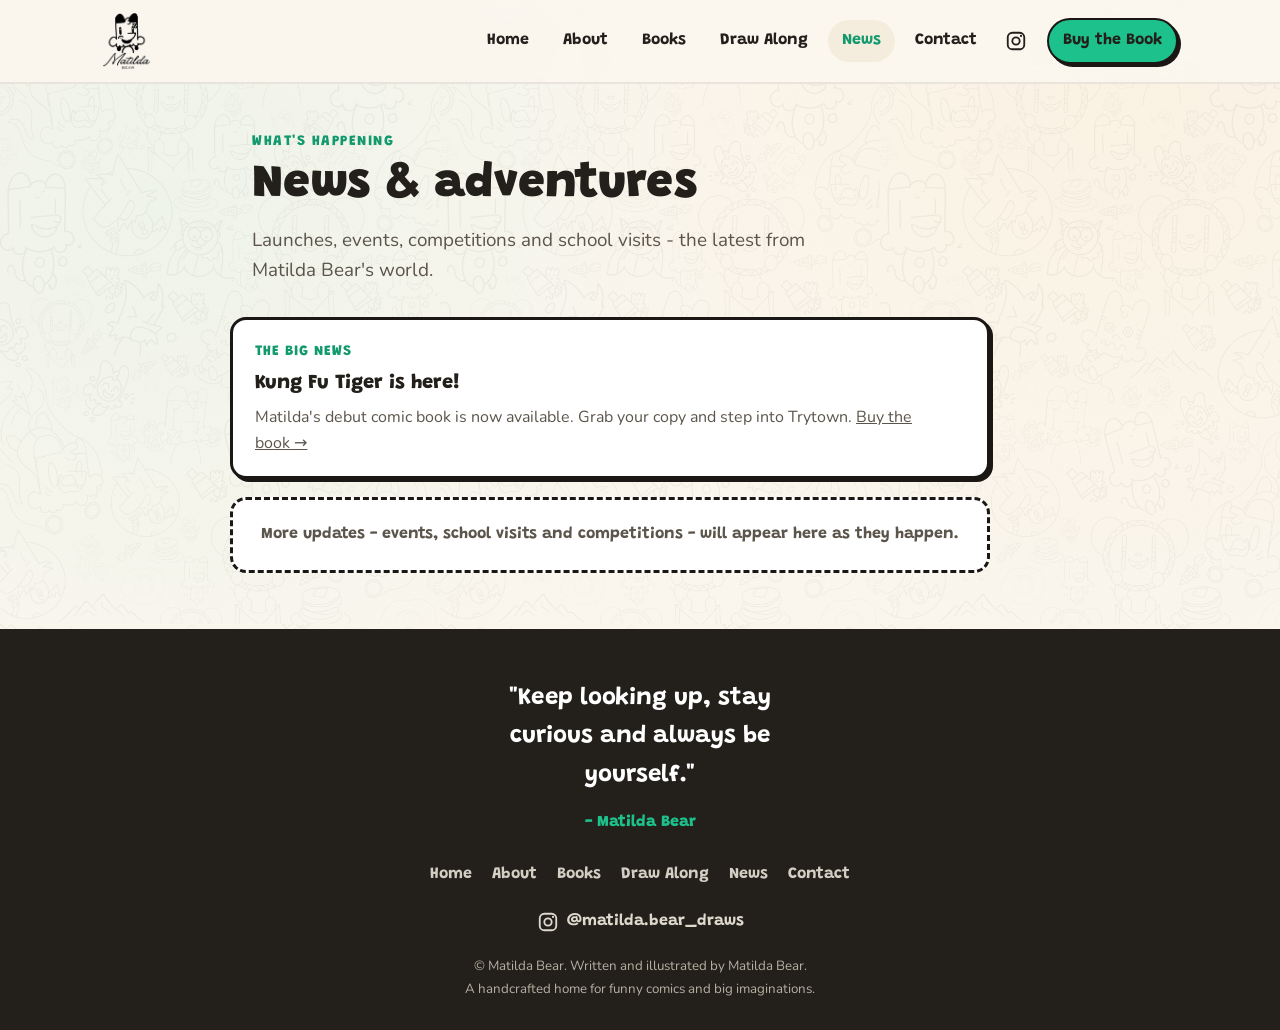
==== news.html @ 0dd271bc "Add files via upload" ====
<!DOCTYPE html>
<html><head><meta charset="utf-8">
<meta name="viewport" content="width=device-width, initial-scale=1">
<title>Matilda Bear - News</title>

<link rel="icon" type="image/png" href="assets/d4cfb50c89.png">
<link rel="stylesheet" href="styles.css">
<style>
html{scroll-behavior:smooth}
a{color:inherit}
.brand{display:flex; align-items:center; gap:10px; text-decoration:none; flex:0 0 auto}
nav.links a:hover, nav.links a:focus-visible{background:var(--paper-2)}
nav.links a.buy:hover{background:#28d79c; transform:translateY(-1px)}
.btn:hover, .btn:focus-visible{transform:translate(-2px,-2px); box-shadow:8px 8px 0 var(--outline)}
.hero{padding:54px 0 30px}
.cover-stage{position:relative; display:flex; justify-content:center}
.cover-stage:hover .cover-frame{transform:rotate(-1deg) translateY(-4px)}
section{padding:56px 0}
.book-cover-frame{border:5px solid var(--outline); border-radius:18px; overflow:hidden; box-shadow:var(--shadow); transform:rotate(1.5deg); max-width:320px; background:#cfe9df}
.char{background:#fff; border:2.5px solid var(--outline); border-radius:16px; padding:12px 16px; box-shadow:3px 3px 0 var(--outline); font-size:1rem; max-width:240px; text-align:left}
.draw{background:var(--green); border-top:4px solid var(--outline); border-bottom:4px solid var(--outline)}
@media (max-width:860px){
    .hero-grid{grid-template-columns:1fr; text-align:center}
    .hero p.lede{margin-left:auto; margin-right:auto}
    .cta-row{justify-content:center}
    .cover-stage{order:-1; margin-bottom:20px}
    .book-grid{grid-template-columns:1fr; text-align:center}
    .book-cover-frame{margin:0 auto}
    .book-grid p{margin-left:auto; margin-right:auto}
    .book-meta{justify-content:center}
    nav.links{display:none; position:absolute; top:76px; right:14px; left:14px; flex-direction:column; background:#fff; border:3px solid var(--outline); border-radius:16px; padding:12px; box-shadow:var(--shadow)}
    nav.links.open{display:flex}
    nav.links a{width:100%}
    .menu-toggle{display:inline-flex; margin-left:auto; font-family:var(--display); font-weight:800; background:#fff; border:3px solid var(--outline); border-radius:12px; padding:8px 14px; cursor:pointer; box-shadow:3px 3px 0 var(--outline)}
  }
@media (prefers-reduced-motion:reduce){
    *{animation:none !important; scroll-behavior:auto !important}
    .btn, .cover-frame{transition:none}
  }
@media (prefers-reduced-motion:reduce){.rise{opacity:1; transform:none; animation:none}}
.page-hero{padding:46px 0 8px}
.hub-card{display:block; text-decoration:none; color:var(--ink); background:#fff; border:3px solid var(--outline); border-radius:18px; box-shadow:var(--shadow); padding:22px; transition:transform .12s, box-shadow .12s}
.hub-card:hover{transform:translate(-2px,-2px); box-shadow:8px 8px 0 var(--outline)}
.hub-card h3{font-family:var(--display); font-weight:900; font-size:1.4rem; margin:.2em 0 .3em}
.hub-emoji{font-size:1.8rem}
.coming{background:no-repeat center/120% url("assets/b9aa68ac55.jpg"); position:relative; display:flex; align-items:center; justify-content:center; text-align:center; min-height:280px; border-style:dashed}
.empty-note{background:#fff; border:3px dashed var(--outline); border-radius:16px; padding:22px; text-align:center; color:var(--ink-soft); max-width:760px; font-family:var(--display); font-weight:700}
.contact-grid{display:grid; grid-template-columns:1fr 1fr; gap:22px; max-width:840px}
@media (max-width:860px){
    .hub-row,.shelf,.guide-row{grid-template-columns:1fr}
    .print-row,.contact-grid{grid-template-columns:1fr; text-align:center}
    .print-thumb{margin:0 auto}
  }
</style>
</head><body><a class="skip" href="#main">Skip to content</a>

<header class="site">
  <div class="nav">
    <a class="brand" href="index.html"><img class="brand-logo" src="assets/d4cfb50c89.png" alt="Matilda Bear"><span>Matilda Bear home</span></a>
    <button class="menu-toggle" aria-expanded="false" aria-controls="primary-nav">Menu</button>
    <nav class="links" id="primary-nav" aria-label="Primary">
      <a href="index.html">Home</a>
      <a href="about.html">About</a>
      <a href="books.html">Books</a>
      <a href="draw-along.html">Draw Along</a>
      <a href="news.html" class="active">News</a>
      <a href="contact.html">Contact</a>
      <a class="ig" href="https://www.instagram.com/matilda.bear_draws/" target="_blank" rel="noopener" aria-label="Matilda Bear on Instagram"><svg viewBox="0 0 24 24" width="22" height="22" aria-hidden="true" fill="none" stroke="currentColor" stroke-width="2"><rect x="3" y="3" width="18" height="18" rx="5"></rect><circle cx="12" cy="12" r="4"></circle><circle cx="17.5" cy="6.5" r="1.2" fill="currentColor" stroke="none"></circle></svg></a>
      <a class="buy" href="https://mixam.co.uk/print-on-demand/6a44facefa18b9954f22f801" target="_blank" rel="noopener">Buy the Book</a>
    </nav>
  </div>
</header>
<main id="main">
  <section class="page-hero">
    <div class="wrap">
      <div class="sec-eyebrow">What's happening</div>
      <h1>News &amp; adventures</h1>
      <p class="lede">Launches, events, competitions and school visits - the latest from Matilda Bear's world.</p>
    </div>
  </section>

  <section style="padding-top:24px">
    <div class="wrap">
      <div style="max-width:820px; margin:0 auto">
        <div class="news-list">
        <div class="news-card">
          <div class="date">The big news</div>
          <h3>Kung Fu Tiger is here!</h3>
          <p>Matilda's debut comic book is now available. Grab your copy and step into Trytown. <a href="https://mixam.co.uk/print-on-demand/6a44facefa18b9954f22f801" target="_blank" rel="noopener">Buy the book&nbsp;→</a></p>
        </div>
        <div class="empty-note">More updates - events, school visits and competitions - will appear here as they happen.</div>
      </div>
      </div>
    </div>
  </section>
</main>
<footer>
  <div class="wrap">
    <p class="quote">"Keep looking up, stay curious and always be yourself."</p>
    <p class="sig">- Matilda Bear</p>
    <nav aria-label="Footer">
      <a href="index.html">Home</a><a href="about.html">About</a><a href="books.html">Books</a>
      <a href="draw-along.html">Draw Along</a><a href="news.html">News</a>
      <a href="contact.html">Contact</a>
    </nav>
    <div class="foot-social">
      <a href="https://www.instagram.com/matilda.bear_draws/" target="_blank" rel="noopener" aria-label="Matilda Bear on Instagram"><svg viewBox="0 0 24 24" width="22" height="22" aria-hidden="true" fill="none" stroke="currentColor" stroke-width="2"><rect x="3" y="3" width="18" height="18" rx="5"></rect><circle cx="12" cy="12" r="4"></circle><circle cx="17.5" cy="6.5" r="1.2" fill="currentColor" stroke="none"></circle></svg><span>@matilda.bear_draws</span></a>
    </div>
    <small>© Matilda Bear. Written and illustrated by Matilda Bear.<br>A handcrafted home for funny comics and big imaginations.</small>
  </div>
</footer>
<script src="app.js"></script></body></html>
---- styles.css ----
/* Matilda Bear — self-hosted fonts */
/* vietnamese */
@font-face {
  font-family: 'Grandstander';
  font-style: normal;
  font-weight: 500;
  font-display: swap;
  src: url("assets/82f0a0ecdf.woff2") format('woff2');
  unicode-range: U+0102-0103, U+0110-0111, U+0128-0129, U+0168-0169, U+01A0-01A1, U+01AF-01B0, U+0300-0301, U+0303-0304, U+0308-0309, U+0323, U+0329, U+1EA0-1EF9, U+20AB;
}
/* latin-ext */
@font-face {
  font-family: 'Grandstander';
  font-style: normal;
  font-weight: 500;
  font-display: swap;
  src: url("assets/56419035af.woff2") format('woff2');
  unicode-range: U+0100-02BA, U+02BD-02C5, U+02C7-02CC, U+02CE-02D7, U+02DD-02FF, U+0304, U+0308, U+0329, U+1D00-1DBF, U+1E00-1E9F, U+1EF2-1EFF, U+2020, U+20A0-20AB, U+20AD-20C0, U+2113, U+2C60-2C7F, U+A720-A7FF;
}
/* latin */
@font-face {
  font-family: 'Grandstander';
  font-style: normal;
  font-weight: 500;
  font-display: swap;
  src: url("assets/baa3ee3046.woff2") format('woff2');
  unicode-range: U+0000-00FF, U+0131, U+0152-0153, U+02BB-02BC, U+02C6, U+02DA, U+02DC, U+0304, U+0308, U+0329, U+2000-206F, U+20AC, U+2122, U+2191, U+2193, U+2212, U+2215, U+FEFF, U+FFFD;
}
/* vietnamese */
@font-face {
  font-family: 'Grandstander';
  font-style: normal;
  font-weight: 700;
  font-display: swap;
  src: url("assets/82f0a0ecdf.woff2") format('woff2');
  unicode-range: U+0102-0103, U+0110-0111, U+0128-0129, U+0168-0169, U+01A0-01A1, U+01AF-01B0, U+0300-0301, U+0303-0304, U+0308-0309, U+0323, U+0329, U+1EA0-1EF9, U+20AB;
}
/* latin-ext */
@font-face {
  font-family: 'Grandstander';
  font-style: normal;
  font-weight: 700;
  font-display: swap;
  src: url("assets/56419035af.woff2") format('woff2');
  unicode-range: U+0100-02BA, U+02BD-02C5, U+02C7-02CC, U+02CE-02D7, U+02DD-02FF, U+0304, U+0308, U+0329, U+1D00-1DBF, U+1E00-1E9F, U+1EF2-1EFF, U+2020, U+20A0-20AB, U+20AD-20C0, U+2113, U+2C60-2C7F, U+A720-A7FF;
}
/* latin */
@font-face {
  font-family: 'Grandstander';
  font-style: normal;
  font-weight: 700;
  font-display: swap;
  src: url("assets/baa3ee3046.woff2") format('woff2');
  unicode-range: U+0000-00FF, U+0131, U+0152-0153, U+02BB-02BC, U+02C6, U+02DA, U+02DC, U+0304, U+0308, U+0329, U+2000-206F, U+20AC, U+2122, U+2191, U+2193, U+2212, U+2215, U+FEFF, U+FFFD;
}
/* vietnamese */
@font-face {
  font-family: 'Grandstander';
  font-style: normal;
  font-weight: 800;
  font-display: swap;
  src: url("assets/82f0a0ecdf.woff2") format('woff2');
  unicode-range: U+0102-0103, U+0110-0111, U+0128-0129, U+0168-0169, U+01A0-01A1, U+01AF-01B0, U+0300-0301, U+0303-0304, U+0308-0309, U+0323, U+0329, U+1EA0-1EF9, U+20AB;
}
/* latin-ext */
@font-face {
  font-family: 'Grandstander';
  font-style: normal;
  font-weight: 800;
  font-display: swap;
  src: url("assets/56419035af.woff2") format('woff2');
  unicode-range: U+0100-02BA, U+02BD-02C5, U+02C7-02CC, U+02CE-02D7, U+02DD-02FF, U+0304, U+0308, U+0329, U+1D00-1DBF, U+1E00-1E9F, U+1EF2-1EFF, U+2020, U+20A0-20AB, U+20AD-20C0, U+2113, U+2C60-2C7F, U+A720-A7FF;
}
/* latin */
@font-face {
  font-family: 'Grandstander';
  font-style: normal;
  font-weight: 800;
  font-display: swap;
  src: url("assets/baa3ee3046.woff2") format('woff2');
  unicode-range: U+0000-00FF, U+0131, U+0152-0153, U+02BB-02BC, U+02C6, U+02DA, U+02DC, U+0304, U+0308, U+0329, U+2000-206F, U+20AC, U+2122, U+2191, U+2193, U+2212, U+2215, U+FEFF, U+FFFD;
}
/* vietnamese */
@font-face {
  font-family: 'Grandstander';
  font-style: normal;
  font-weight: 900;
  font-display: swap;
  src: url("assets/82f0a0ecdf.woff2") format('woff2');
  unicode-range: U+0102-0103, U+0110-0111, U+0128-0129, U+0168-0169, U+01A0-01A1, U+01AF-01B0, U+0300-0301, U+0303-0304, U+0308-0309, U+0323, U+0329, U+1EA0-1EF9, U+20AB;
}
/* latin-ext */
@font-face {
  font-family: 'Grandstander';
  font-style: normal;
  font-weight: 900;
  font-display: swap;
  src: url("assets/56419035af.woff2") format('woff2');
  unicode-range: U+0100-02BA, U+02BD-02C5, U+02C7-02CC, U+02CE-02D7, U+02DD-02FF, U+0304, U+0308, U+0329, U+1D00-1DBF, U+1E00-1E9F, U+1EF2-1EFF, U+2020, U+20A0-20AB, U+20AD-20C0, U+2113, U+2C60-2C7F, U+A720-A7FF;
}
/* latin */
@font-face {
  font-family: 'Grandstander';
  font-style: normal;
  font-weight: 900;
  font-display: swap;
  src: url("assets/baa3ee3046.woff2") format('woff2');
  unicode-range: U+0000-00FF, U+0131, U+0152-0153, U+02BB-02BC, U+02C6, U+02DA, U+02DC, U+0304, U+0308, U+0329, U+2000-206F, U+20AC, U+2122, U+2191, U+2193, U+2212, U+2215, U+FEFF, U+FFFD;
}
/* cyrillic-ext */
@font-face {
  font-family: 'Nunito';
  font-style: italic;
  font-weight: 600;
  font-display: swap;
  src: url("assets/5ba9e72e31.woff2") format('woff2');
  unicode-range: U+0460-052F, U+1C80-1C8A, U+20B4, U+2DE0-2DFF, U+A640-A69F, U+FE2E-FE2F;
}
/* cyrillic */
@font-face {
  font-family: 'Nunito';
  font-style: italic;
  font-weight: 600;
  font-display: swap;
  src: url("assets/ed8bbaab7c.woff2") format('woff2');
  unicode-range: U+0301, U+0400-045F, U+0490-0491, U+04B0-04B1, U+2116;
}
/* vietnamese */
@font-face {
  font-family: 'Nunito';
  font-style: italic;
  font-weight: 600;
  font-display: swap;
  src: url("assets/6f623df8c1.woff2") format('woff2');
  unicode-range: U+0102-0103, U+0110-0111, U+0128-0129, U+0168-0169, U+01A0-01A1, U+01AF-01B0, U+0300-0301, U+0303-0304, U+0308-0309, U+0323, U+0329, U+1EA0-1EF9, U+20AB;
}
/* latin-ext */
@font-face {
  font-family: 'Nunito';
  font-style: italic;
  font-weight: 600;
  font-display: swap;
  src: url("assets/038fc8b34e.woff2") format('woff2');
  unicode-range: U+0100-02BA, U+02BD-02C5, U+02C7-02CC, U+02CE-02D7, U+02DD-02FF, U+0304, U+0308, U+0329, U+1D00-1DBF, U+1E00-1E9F, U+1EF2-1EFF, U+2020, U+20A0-20AB, U+20AD-20C0, U+2113, U+2C60-2C7F, U+A720-A7FF;
}
/* latin */
@font-face {
  font-family: 'Nunito';
  font-style: italic;
  font-weight: 600;
  font-display: swap;
  src: url("assets/146f88535a.woff2") format('woff2');
  unicode-range: U+0000-00FF, U+0131, U+0152-0153, U+02BB-02BC, U+02C6, U+02DA, U+02DC, U+0304, U+0308, U+0329, U+2000-206F, U+20AC, U+2122, U+2191, U+2193, U+2212, U+2215, U+FEFF, U+FFFD;
}
/* cyrillic-ext */
@font-face {
  font-family: 'Nunito';
  font-style: normal;
  font-weight: 400;
  font-display: swap;
  src: url("assets/e39e67cb1b.woff2") format('woff2');
  unicode-range: U+0460-052F, U+1C80-1C8A, U+20B4, U+2DE0-2DFF, U+A640-A69F, U+FE2E-FE2F;
}
/* cyrillic */
@font-face {
  font-family: 'Nunito';
  font-style: normal;
  font-weight: 400;
  font-display: swap;
  src: url("assets/fd4986b860.woff2") format('woff2');
  unicode-range: U+0301, U+0400-045F, U+0490-0491, U+04B0-04B1, U+2116;
}
/* vietnamese */
@font-face {
  font-family: 'Nunito';
  font-style: normal;
  font-weight: 400;
  font-display: swap;
  src: url("assets/8c3c6ae292.woff2") format('woff2');
  unicode-range: U+0102-0103, U+0110-0111, U+0128-0129, U+0168-0169, U+01A0-01A1, U+01AF-01B0, U+0300-0301, U+0303-0304, U+0308-0309, U+0323, U+0329, U+1EA0-1EF9, U+20AB;
}
/* latin-ext */
@font-face {
  font-family: 'Nunito';
  font-style: normal;
  font-weight: 400;
  font-display: swap;
  src: url("assets/ffdc8b0c86.woff2") format('woff2');
  unicode-range: U+0100-02BA, U+02BD-02C5, U+02C7-02CC, U+02CE-02D7, U+02DD-02FF, U+0304, U+0308, U+0329, U+1D00-1DBF, U+1E00-1E9F, U+1EF2-1EFF, U+2020, U+20A0-20AB, U+20AD-20C0, U+2113, U+2C60-2C7F, U+A720-A7FF;
}
/* latin */
@font-face {
  font-family: 'Nunito';
  font-style: normal;
  font-weight: 400;
  font-display: swap;
  src: url("assets/166202cc39.woff2") format('woff2');
  unicode-range: U+0000-00FF, U+0131, U+0152-0153, U+02BB-02BC, U+02C6, U+02DA, U+02DC, U+0304, U+0308, U+0329, U+2000-206F, U+20AC, U+2122, U+2191, U+2193, U+2212, U+2215, U+FEFF, U+FFFD;
}
/* cyrillic-ext */
@font-face {
  font-family: 'Nunito';
  font-style: normal;
  font-weight: 600;
  font-display: swap;
  src: url("assets/e39e67cb1b.woff2") format('woff2');
  unicode-range: U+0460-052F, U+1C80-1C8A, U+20B4, U+2DE0-2DFF, U+A640-A69F, U+FE2E-FE2F;
}
/* cyrillic */
@font-face {
  font-family: 'Nunito';
  font-style: normal;
  font-weight: 600;
  font-display: swap;
  src: url("assets/fd4986b860.woff2") format('woff2');
  unicode-range: U+0301, U+0400-045F, U+0490-0491, U+04B0-04B1, U+2116;
}
/* vietnamese */
@font-face {
  font-family: 'Nunito';
  font-style: normal;
  font-weight: 600;
  font-display: swap;
  src: url("assets/8c3c6ae292.woff2") format('woff2');
  unicode-range: U+0102-0103, U+0110-0111, U+0128-0129, U+0168-0169, U+01A0-01A1, U+01AF-01B0, U+0300-0301, U+0303-0304, U+0308-0309, U+0323, U+0329, U+1EA0-1EF9, U+20AB;
}
/* latin-ext */
@font-face {
  font-family: 'Nunito';
  font-style: normal;
  font-weight: 600;
  font-display: swap;
  src: url("assets/ffdc8b0c86.woff2") format('woff2');
  unicode-range: U+0100-02BA, U+02BD-02C5, U+02C7-02CC, U+02CE-02D7, U+02DD-02FF, U+0304, U+0308, U+0329, U+1D00-1DBF, U+1E00-1E9F, U+1EF2-1EFF, U+2020, U+20A0-20AB, U+20AD-20C0, U+2113, U+2C60-2C7F, U+A720-A7FF;
}
/* latin */
@font-face {
  font-family: 'Nunito';
  font-style: normal;
  font-weight: 600;
  font-display: swap;
  src: url("assets/166202cc39.woff2") format('woff2');
  unicode-range: U+0000-00FF, U+0131, U+0152-0153, U+02BB-02BC, U+02C6, U+02DA, U+02DC, U+0304, U+0308, U+0329, U+2000-206F, U+20AC, U+2122, U+2191, U+2193, U+2212, U+2215, U+FEFF, U+FFFD;
}
/* cyrillic-ext */
@font-face {
  font-family: 'Nunito';
  font-style: normal;
  font-weight: 700;
  font-display: swap;
  src: url("assets/e39e67cb1b.woff2") format('woff2');
  unicode-range: U+0460-052F, U+1C80-1C8A, U+20B4, U+2DE0-2DFF, U+A640-A69F, U+FE2E-FE2F;
}
/* cyrillic */
@font-face {
  font-family: 'Nunito';
  font-style: normal;
  font-weight: 700;
  font-display: swap;
  src: url("assets/fd4986b860.woff2") format('woff2');
  unicode-range: U+0301, U+0400-045F, U+0490-0491, U+04B0-04B1, U+2116;
}
/* vietnamese */
@font-face {
  font-family: 'Nunito';
  font-style: normal;
  font-weight: 700;
  font-display: swap;
  src: url("assets/8c3c6ae292.woff2") format('woff2');
  unicode-range: U+0102-0103, U+0110-0111, U+0128-0129, U+0168-0169, U+01A0-01A1, U+01AF-01B0, U+0300-0301, U+0303-0304, U+0308-0309, U+0323, U+0329, U+1EA0-1EF9, U+20AB;
}
/* latin-ext */
@font-face {
  font-family: 'Nunito';
  font-style: normal;
  font-weight: 700;
  font-display: swap;
  src: url("assets/ffdc8b0c86.woff2") format('woff2');
  unicode-range: U+0100-02BA, U+02BD-02C5, U+02C7-02CC, U+02CE-02D7, U+02DD-02FF, U+0304, U+0308, U+0329, U+1D00-1DBF, U+1E00-1E9F, U+1EF2-1EFF, U+2020, U+20A0-20AB, U+20AD-20C0, U+2113, U+2C60-2C7F, U+A720-A7FF;
}
/* latin */
@font-face {
  font-family: 'Nunito';
  font-style: normal;
  font-weight: 700;
  font-display: swap;
  src: url("assets/166202cc39.woff2") format('woff2');
  unicode-range: U+0000-00FF, U+0131, U+0152-0153, U+02BB-02BC, U+02C6, U+02DA, U+02DC, U+0304, U+0308, U+0329, U+2000-206F, U+20AC, U+2122, U+2191, U+2193, U+2212, U+2215, U+FEFF, U+FFFD;
}
/* cyrillic-ext */
@font-face {
  font-family: 'Nunito';
  font-style: normal;
  font-weight: 800;
  font-display: swap;
  src: url("assets/e39e67cb1b.woff2") format('woff2');
  unicode-range: U+0460-052F, U+1C80-1C8A, U+20B4, U+2DE0-2DFF, U+A640-A69F, U+FE2E-FE2F;
}
/* cyrillic */
@font-face {
  font-family: 'Nunito';
  font-style: normal;
  font-weight: 800;
  font-display: swap;
  src: url("assets/fd4986b860.woff2") format('woff2');
  unicode-range: U+0301, U+0400-045F, U+0490-0491, U+04B0-04B1, U+2116;
}
/* vietnamese */
@font-face {
  font-family: 'Nunito';
  font-style: normal;
  font-weight: 800;
  font-display: swap;
  src: url("assets/8c3c6ae292.woff2") format('woff2');
  unicode-range: U+0102-0103, U+0110-0111, U+0128-0129, U+0168-0169, U+01A0-01A1, U+01AF-01B0, U+0300-0301, U+0303-0304, U+0308-0309, U+0323, U+0329, U+1EA0-1EF9, U+20AB;
}
/* latin-ext */
@font-face {
  font-family: 'Nunito';
  font-style: normal;
  font-weight: 800;
  font-display: swap;
  src: url("assets/ffdc8b0c86.woff2") format('woff2');
  unicode-range: U+0100-02BA, U+02BD-02C5, U+02C7-02CC, U+02CE-02D7, U+02DD-02FF, U+0304, U+0308, U+0329, U+1D00-1DBF, U+1E00-1E9F, U+1EF2-1EFF, U+2020, U+20A0-20AB, U+20AD-20C0, U+2113, U+2C60-2C7F, U+A720-A7FF;
}
/* latin */
@font-face {
  font-family: 'Nunito';
  font-style: normal;
  font-weight: 800;
  font-display: swap;
  src: url("assets/166202cc39.woff2") format('woff2');
  unicode-range: U+0000-00FF, U+0131, U+0152-0153, U+02BB-02BC, U+02C6, U+02DA, U+02DC, U+0304, U+0308, U+0329, U+2000-206F, U+20AC, U+2122, U+2191, U+2193, U+2212, U+2215, U+FEFF, U+FFFD;
}

/* ===== Shared design system (palette, type, layout, components) ===== */
:root{
  --paper:#FBF7EF; --paper-2:#F4EDDE; --ink:#23201C; --ink-soft:#5c554c;
  --green:#1DC18B; --green-deep:#12996d; --amber:#FFB02E; --orange:#EE6C3A;
  --red:#E5484D; --outline:#1A1714;
  --shadow: 6px 6px 0 var(--outline);
  --radius:22px;
  --maxw:1120px;
  --display:"Grandstander", system-ui, sans-serif;
  --body:"Nunito", system-ui, sans-serif;
}
*{box-sizing:border-box}
body{
  margin:0; font-family:var(--body); color:var(--ink); background:var(--paper);
  line-height:1.6; -webkit-font-smoothing:antialiased;
  background-image:
    radial-gradient(circle at 12% 20%, rgba(29,193,139,.05), transparent 40%),
    radial-gradient(circle at 88% 8%, rgba(255,176,46,.06), transparent 42%),
    url("data:image/svg+xml,%3Csvg xmlns='http://www.w3.org/2000/svg' width='140' height='140'%3E%3Cfilter id='n'%3E%3CfeTurbulence type='fractalNoise' baseFrequency='.9' numOctaves='2'/%3E%3CfeColorMatrix type='saturate' values='0'/%3E%3C/filter%3E%3Crect width='140' height='140' filter='url(%23n)' opacity='.03'/%3E%3C/svg%3E");
}
body::before{
  content:""; position:fixed; inset:0; z-index:0; pointer-events:none;
  background-image:url("assets/b9aa68ac55.jpg");
  background-repeat:repeat; background-size:440px auto;
  opacity:.05; mix-blend-mode:multiply;
}
header.site, main, footer{position:relative; z-index:1}
@view-transition{navigation:auto}
::view-transition-old(root){animation:vt-old .4s cubic-bezier(.5,0,.75,0) both}
::view-transition-new(root){animation:vt-new .66s cubic-bezier(.34,1.56,.64,1) both}
@keyframes vt-old{to{opacity:0; transform:translateY(46px) scale(.9)}}
@keyframes vt-new{0%{opacity:0; transform:translateY(80px) scale(.94)} 100%{opacity:1; transform:none}}
@keyframes pg-in{from{opacity:0; transform:translateY(28px) scale(.97)} to{opacity:1; transform:none}}
main#main{animation:pg-in .6s cubic-bezier(.34,1.56,.64,1) both}
img{max-width:100%; display:block}
.skip{position:absolute; left:-999px; top:0; background:var(--ink); color:#fff; padding:10px 16px; border-radius:0 0 10px 0; z-index:200}
.skip:focus{left:0}
.wrap{max-width:var(--maxw); margin:0 auto; padding:0 22px}
header.site{position:sticky; top:0; z-index:100; background:rgba(251,247,239,.9); backdrop-filter:blur(8px); border-bottom:2px solid rgba(26,23,20,.08)}
.nav{display:flex; align-items:center; gap:20px; padding:12px 22px; max-width:var(--maxw); margin:0 auto}
.brand-badge{height:46px; width:46px; border-radius:50%; flex:0 0 auto; display:block}
.brand-word{height:30px; width:auto; display:block}
.brand-logo{height:58px; width:auto; display:block}
.brand span{position:absolute; left:-9999px}
nav.links{display:flex; gap:6px; margin-left:auto; align-items:center}
nav.links a{
  font-family:var(--display); font-weight:700; text-decoration:none; color:var(--ink);
  padding:8px 14px; border-radius:999px; font-size:1rem; transition:background .15s, color .15s;
}
nav.links a.buy{
  background:var(--green); color:var(--ink); border:2.5px solid var(--outline);
  box-shadow:3px 3px 0 var(--outline); margin-left:6px;
}
nav.links a.ig{display:inline-flex; align-items:center; justify-content:center; padding:8px; color:var(--ink)}
nav.links a.ig:hover{background:var(--paper-2); color:var(--orange)}
nav.links a.active{background:var(--paper-2); color:var(--green-deep)}
.menu-toggle{display:none}
.btn{
  display:inline-flex; align-items:center; gap:10px; font-family:var(--display); font-weight:800;
  font-size:1.12rem; text-decoration:none; color:var(--ink); padding:15px 26px;
  border:3px solid var(--outline); border-radius:16px; box-shadow:var(--shadow);
  background:#fff; cursor:pointer; transition:transform .12s ease, box-shadow .12s ease;
}
.btn:active{transform:translate(3px,3px); box-shadow:2px 2px 0 var(--outline)}
.btn.green{background:var(--green)}
.btn.amber{background:var(--amber)}
.bubble{
  position:relative; display:inline-block; background:#fff; border:3px solid var(--outline);
  border-radius:18px; padding:8px 16px; font-family:var(--display); font-weight:700;
  box-shadow:4px 4px 0 var(--outline);
}
.bubble::after{
  content:""; position:absolute; left:34px; bottom:-14px; width:20px; height:20px;
  background:#fff; border-right:3px solid var(--outline); border-bottom:3px solid var(--outline);
  transform:rotate(45deg); border-radius:0 0 6px 0;
}
.squiggle{position:relative; white-space:nowrap}
.squiggle::after{
  content:""; position:absolute; left:-2%; right:-2%; bottom:-.28em; height:.32em;
  background:no-repeat center/100% 100% url("data:image/svg+xml,%3Csvg xmlns='http://www.w3.org/2000/svg' viewBox='0 0 120 12'%3E%3Cpath d='M2 8 C 20 2, 34 2, 52 7 S 92 12, 118 4' fill='none' stroke='%231DC18B' stroke-width='4' stroke-linecap='round'/%3E%3C/svg%3E");
}
.hero-grid{display:grid; grid-template-columns:1.05fr .95fr; gap:44px; align-items:center}
.hero .eyebrow{margin-bottom:18px}
.hero h1{
  font-family:var(--display); font-weight:900; font-size:clamp(2.3rem,5vw,3.7rem);
  line-height:1.02; margin:.1em 0 .35em; letter-spacing:-.5px;
}
.hero h1 .amber-word{color:var(--orange)}
.hero p.lede{font-size:1.22rem; max-width:34ch; color:var(--ink-soft); margin:0 0 26px}
.cta-row{display:flex; flex-wrap:wrap; gap:14px}
.cover-frame{
  position:relative; border:5px solid var(--outline); border-radius:20px; overflow:hidden;
  box-shadow:12px 12px 0 rgba(26,23,20,.14); transform:rotate(-2.2deg);
  transition:transform .3s ease; background:#cfe9df; max-width:360px;
}
.cover-frame img{width:100%}
.cover-tag{
  position:absolute; right:-8px; top:-18px; background:var(--amber); color:var(--ink);
  font-family:var(--display); font-weight:800; padding:7px 14px; border:3px solid var(--outline);
  border-radius:14px; box-shadow:3px 3px 0 var(--outline); transform:rotate(6deg); z-index:3;
  font-size:.95rem;
}
.floaty{animation:floaty 6s ease-in-out infinite}
@keyframes floaty{0%,100%{transform:translateY(0)}50%{transform:translateY(-9px)}}
.sec-eyebrow{font-family:var(--display); font-weight:800; color:var(--green-deep); text-transform:uppercase; letter-spacing:1.5px; font-size:.9rem; margin-bottom:8px}
h2.sec{font-family:var(--display); font-weight:900; font-size:clamp(1.8rem,3.6vw,2.6rem); line-height:1.05; margin:0 0 .5em}
.intro{background:var(--paper-2); border-top:2px solid rgba(26,23,20,.08); border-bottom:2px solid rgba(26,23,20,.08)}
.intro .wrap{max-width:760px; text-align:center}
.intro p{font-size:1.16rem; margin:0 auto 1em}
.intro p.big{font-family:var(--display); font-weight:700; font-size:1.5rem; color:var(--ink)}
.book-grid{display:grid; grid-template-columns:.85fr 1.15fr; gap:44px; align-items:center}
.book-meta{display:flex; flex-wrap:wrap; gap:10px; margin:6px 0 20px}
.chip{font-family:var(--display); font-weight:700; font-size:.92rem; background:#fff; border:2.5px solid var(--outline); border-radius:999px; padding:5px 14px}
.chip.green{background:var(--green)}
.book-grid p{font-size:1.12rem; max-width:52ch}
.world{background:linear-gradient(180deg, transparent, rgba(29,193,139,.06))}
.world .wrap{text-align:center}
.char-panel{border:5px solid var(--outline); border-radius:22px; overflow:hidden; box-shadow:var(--shadow); max-width:620px; margin:22px auto 26px; background:#bfe3d7}
.char-row{display:flex; flex-wrap:wrap; gap:14px; justify-content:center; max-width:820px; margin:0 auto}
.char b{font-family:var(--display); font-weight:800; display:block; font-size:1.08rem}
.draw .wrap{display:flex; gap:30px; align-items:center; justify-content:space-between; flex-wrap:wrap}
.draw h2{color:var(--ink); margin:0 0 .3em}
.draw p{margin:0; font-size:1.16rem; max-width:44ch}
.draw .txt{max-width:560px}
footer{background:var(--ink); color:#f3ede1; padding:50px 0 30px; text-align:center}
footer .quote{font-family:var(--display); font-weight:700; font-size:1.5rem; max-width:22ch; margin:0 auto .2em; color:#fff}
footer .sig{color:var(--green); font-family:var(--display); font-weight:800; margin-bottom:26px}
footer nav{display:flex; gap:8px 20px; justify-content:center; flex-wrap:wrap; margin-bottom:22px}
footer nav a{color:#f3ede1; text-decoration:none; font-family:var(--display); font-weight:700; opacity:.85}
footer nav a:hover{opacity:1; color:var(--green)}
.foot-social{display:flex; gap:12px 26px; justify-content:center; flex-wrap:wrap; align-items:center; margin-bottom:20px}
.foot-social a{display:inline-flex; align-items:center; gap:8px; color:#f3ede1; text-decoration:none; font-family:var(--display); font-weight:700; opacity:.9}
.foot-social a:hover{opacity:1; color:var(--green)}
footer small{color:#b7afa2; display:block; line-height:1.7}
.page-hero .wrap{max-width:820px}
.page-hero h1{font-family:var(--display); font-weight:900; font-size:clamp(2rem,4.4vw,3rem); line-height:1.03; margin:.15em 0 .3em}
.page-hero p.lede{font-size:1.18rem; color:var(--ink-soft); max-width:56ch; margin:0}
.hub-row{display:grid; grid-template-columns:repeat(3,1fr); gap:20px}
.hub-card p{margin:0; color:var(--ink-soft)}
.shelf{display:grid; grid-template-columns:repeat(3,1fr); gap:22px}
.book-card{background:#fff; border:3px solid var(--outline); border-radius:18px; box-shadow:var(--shadow); padding:16px; text-align:center}
.book-card .cf{border:4px solid var(--outline); border-radius:12px; overflow:hidden; margin-bottom:14px; background:#cfe9df}
.book-card h3{font-family:var(--display); font-weight:900; font-size:1.3rem; margin:.1em 0}
.book-card .hook{color:var(--ink-soft); font-size:.98rem; margin:.2em 0 14px}
.coming::before{content:""; position:absolute; inset:0; background:rgba(251,247,239,.82); border-radius:14px}
.coming span{position:relative; font-family:var(--display); font-weight:800; color:var(--ink-soft); padding:0 18px}
.guide-row{display:grid; grid-template-columns:repeat(3,1fr); gap:18px}
.guide{background:#fff; border:3px solid var(--outline); border-radius:16px; box-shadow:3px 3px 0 var(--outline); padding:20px; text-align:center}
.guide h3{font-family:var(--display); font-weight:800; font-size:1.2rem; margin:.3em 0 .1em}
.guide .steps{color:var(--ink-soft); font-size:.92rem; margin:0 0 12px}
.badge{width:74px; height:74px; border-radius:50%; border:3px solid var(--outline); margin:0 auto 6px; display:flex; align-items:center; justify-content:center; font-family:var(--display); font-weight:900; font-size:1.6rem; background:var(--amber)}
.badge.g{background:var(--green)}
.badge.o{background:var(--orange)}
.badge.b{background:#bfe3d7}
.print-row{display:grid; grid-template-columns:.8fr 1.2fr; gap:34px; align-items:center}
.print-thumb{border:4px solid var(--outline); border-radius:14px; overflow:hidden; box-shadow:var(--shadow); background:#fff; max-width:320px}
.tut-intro{border:5px solid var(--outline); border-radius:20px; overflow:hidden; box-shadow:var(--shadow); max-width:560px; margin:0 auto 30px; background:#d8f3ea}
.tut-steps{display:grid; gap:30px; max-width:620px; margin:0 auto}
.tut-step .lbl{display:flex; align-items:center; gap:12px; margin-bottom:12px}
.step-num{flex:0 0 auto; width:44px; height:44px; border-radius:50%; background:var(--green); border:3px solid var(--outline); box-shadow:2px 2px 0 var(--outline); display:flex; align-items:center; justify-content:center; font-family:var(--display); font-weight:900; font-size:1.3rem}
.tut-step .lbl h3{font-family:var(--display); font-weight:800; font-size:1.3rem; margin:0}
.tut-frame{border:4px solid var(--outline); border-radius:16px; overflow:hidden; box-shadow:var(--shadow); background:#eafaf4}
.tut-dl{text-align:center; margin-top:32px}
.news-list{display:grid; gap:18px; max-width:760px}
.news-card{background:#fff; border:3px solid var(--outline); border-radius:16px; box-shadow:3px 3px 0 var(--outline); padding:20px 22px}
.news-card .date{font-family:var(--display); font-weight:800; color:var(--green-deep); font-size:.9rem; text-transform:uppercase; letter-spacing:1px}
.news-card h3{font-family:var(--display); font-weight:800; font-size:1.25rem; margin:.2em 0 .3em}
.news-card p{margin:0; color:var(--ink-soft)}
.contact-card{background:#fff; border:3px solid var(--outline); border-radius:18px; box-shadow:var(--shadow); padding:26px; text-align:center}
.contact-card h3{font-family:var(--display); font-weight:900; font-size:1.3rem; margin:.2em 0 .3em}
.contact-card p{color:var(--ink-soft); margin:0 0 16px}
.parent-note{max-width:840px; margin:22px auto 0; background:var(--paper-2); border:2px solid rgba(26,23,20,.12); border-radius:14px; padding:14px 18px; font-size:.98rem; color:var(--ink-soft); text-align:center}
.rise{opacity:0; transform:translateY(16px); animation:rise .7s ease forwards}
.rise.d1{animation-delay:.08s}
.rise.d2{animation-delay:.18s}
.rise.d3{animation-delay:.28s}
.rise.d4{animation-delay:.38s}
@keyframes rise{to{opacity:1; transform:none}}
.draft-note{background:#fff5d6; border:2px dashed var(--orange); border-radius:14px; padding:12px 18px; font-size:.92rem; max-width:var(--maxw); margin:20px auto 0; color:#7a5a24}
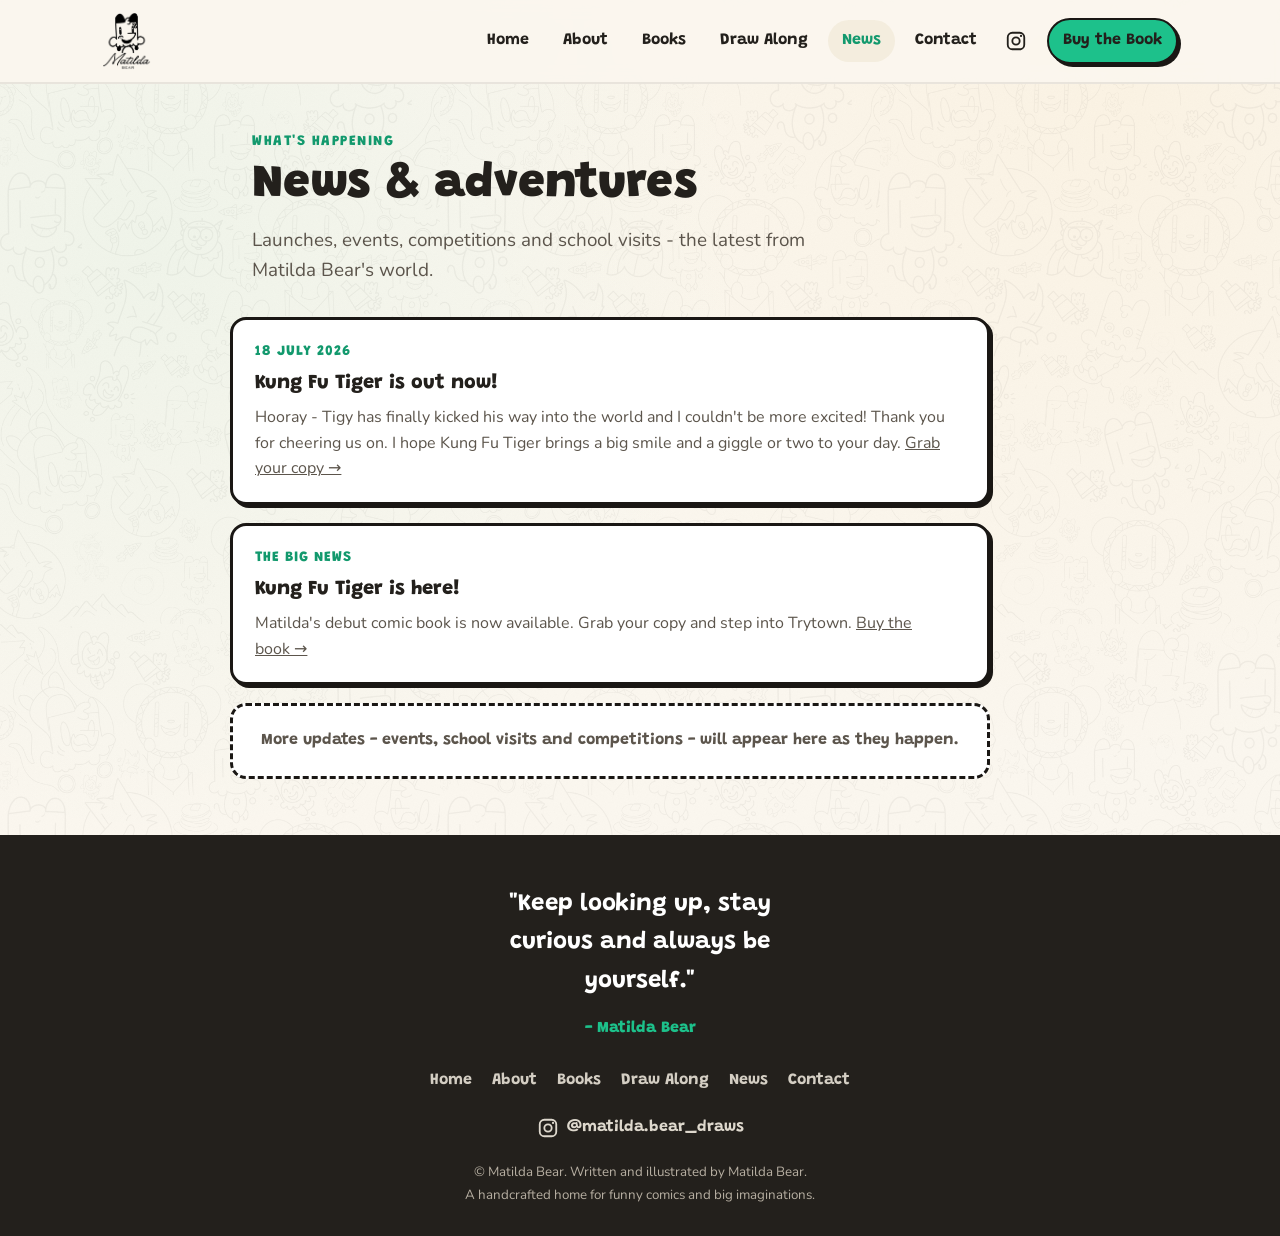
==== commit 84f4fa42: "Add Kung Fu Tiger launch news post Co-Authored-By: Claude Opus 4.8 <noreply@anthropic.com> Claude-Se" ====
--- a/news.html
+++ b/news.html
@@ -84,6 +84,11 @@
       <div style="max-width:820px; margin:0 auto">
         <div class="news-list">
         <div class="news-card">
+          <div class="date">18 July 2026</div>
+          <h3>Kung Fu Tiger is out now!</h3>
+          <p>Hooray - Tigy has finally kicked his way into the world and I couldn't be more excited! Thank you for cheering us on. I hope Kung Fu Tiger brings a big smile and a giggle or two to your day. <a href="https://mixam.co.uk/print-on-demand/6a44facefa18b9954f22f801" target="_blank" rel="noopener">Grab your copy&nbsp;→</a></p>
+        </div>
+        <div class="news-card">
           <div class="date">The big news</div>
           <h3>Kung Fu Tiger is here!</h3>
           <p>Matilda's debut comic book is now available. Grab your copy and step into Trytown. <a href="https://mixam.co.uk/print-on-demand/6a44facefa18b9954f22f801" target="_blank" rel="noopener">Buy the book&nbsp;→</a></p>
